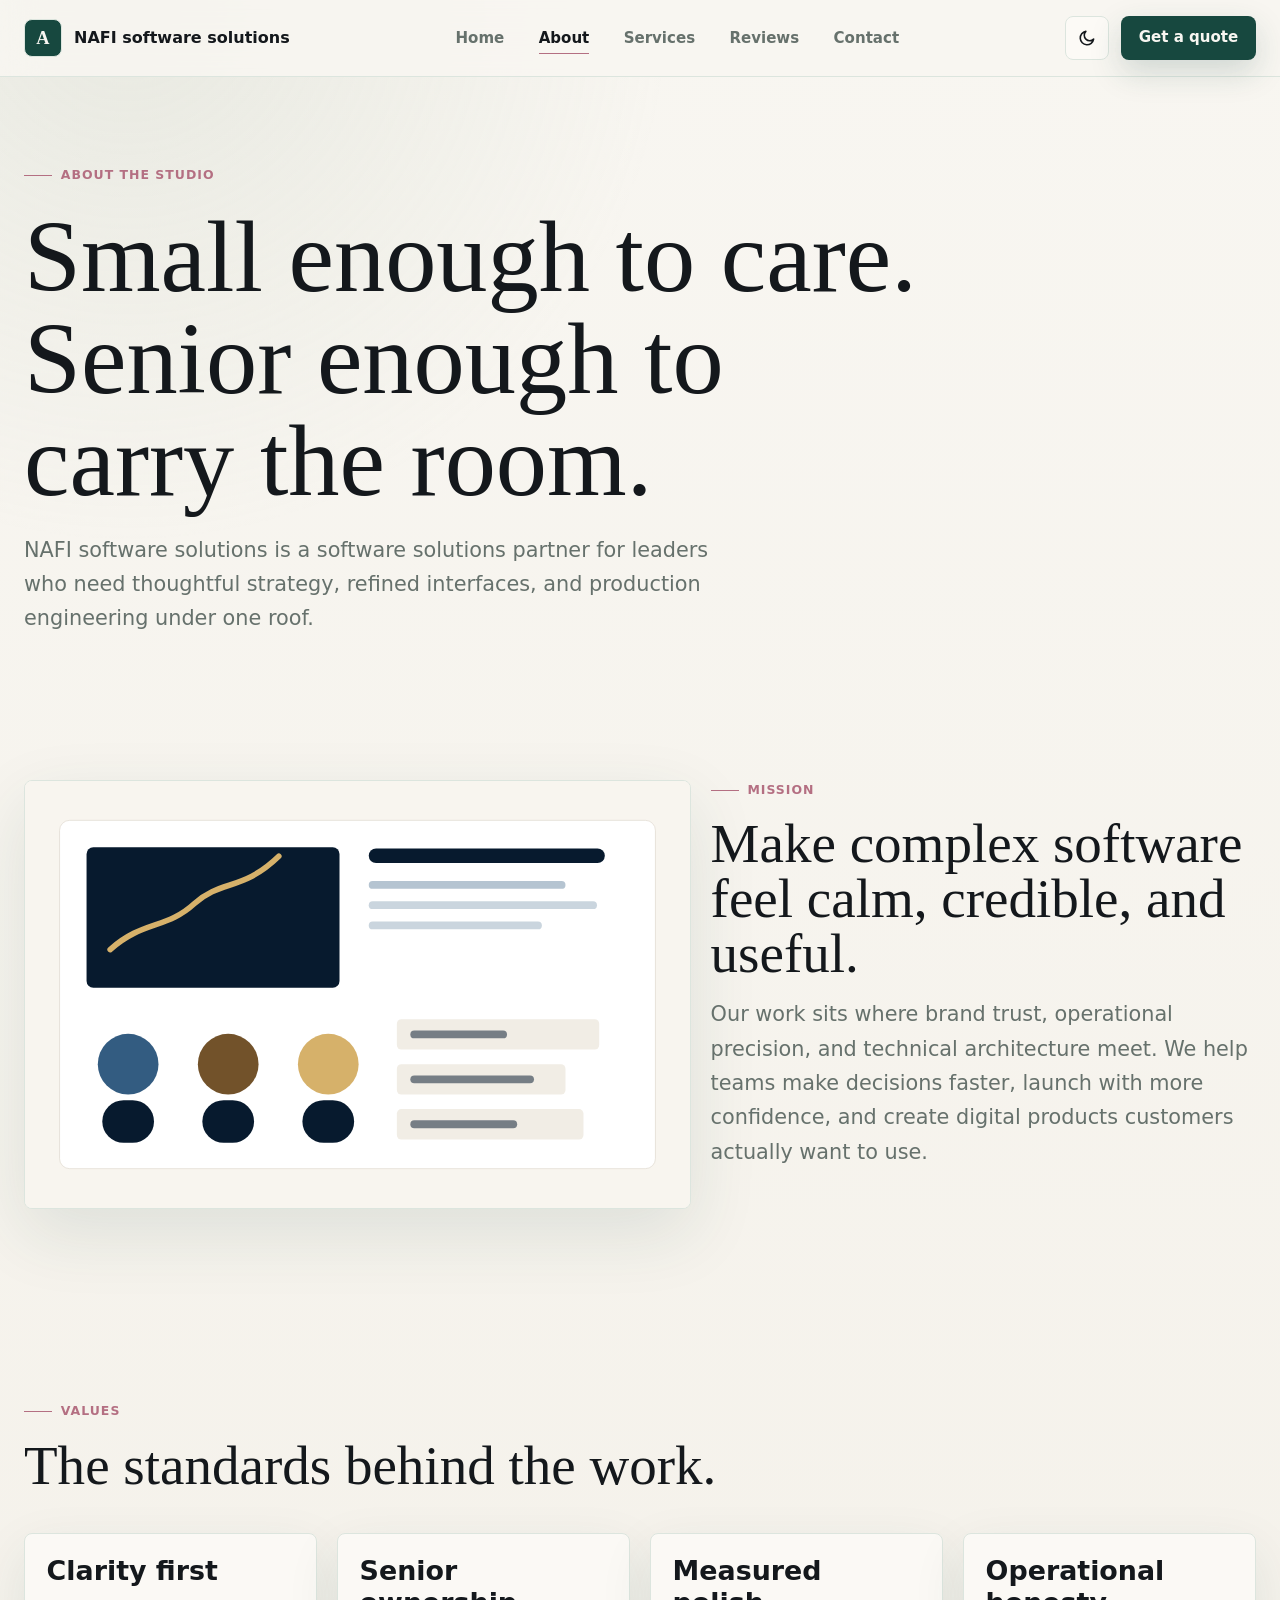
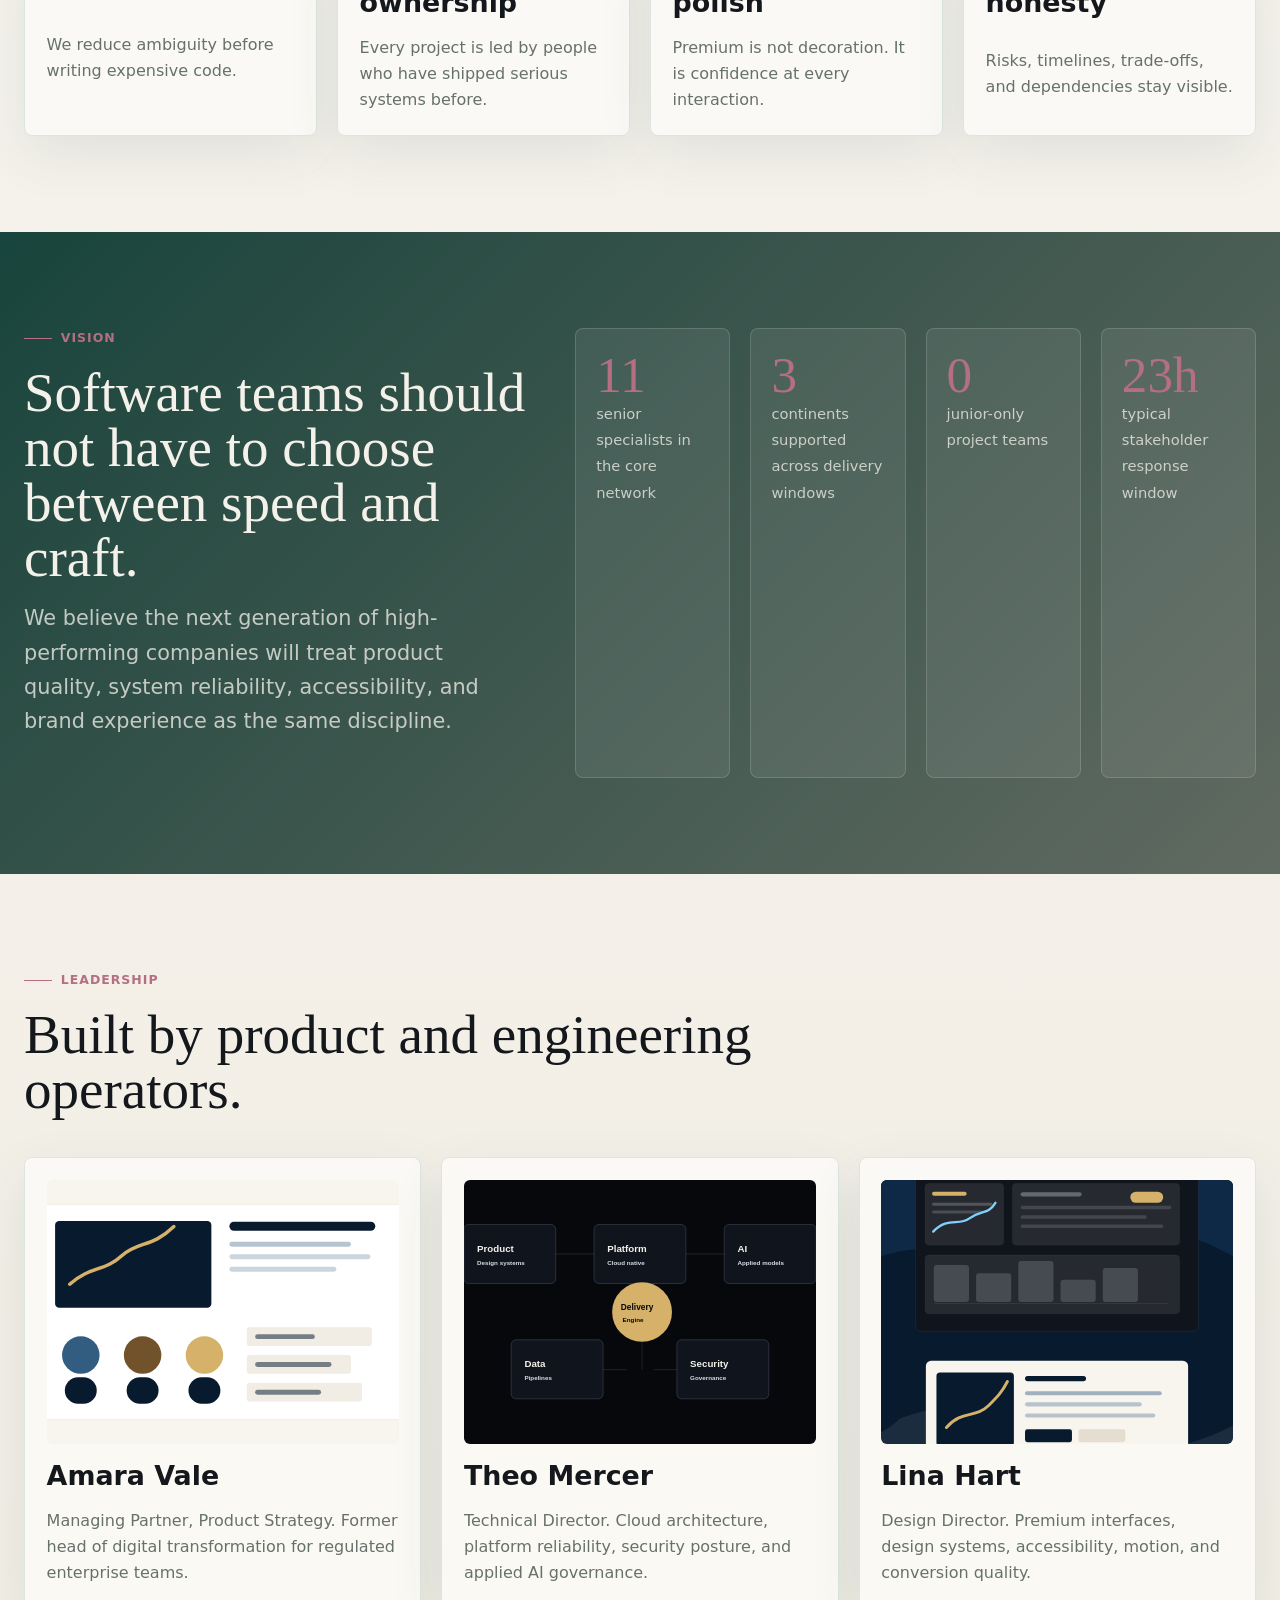
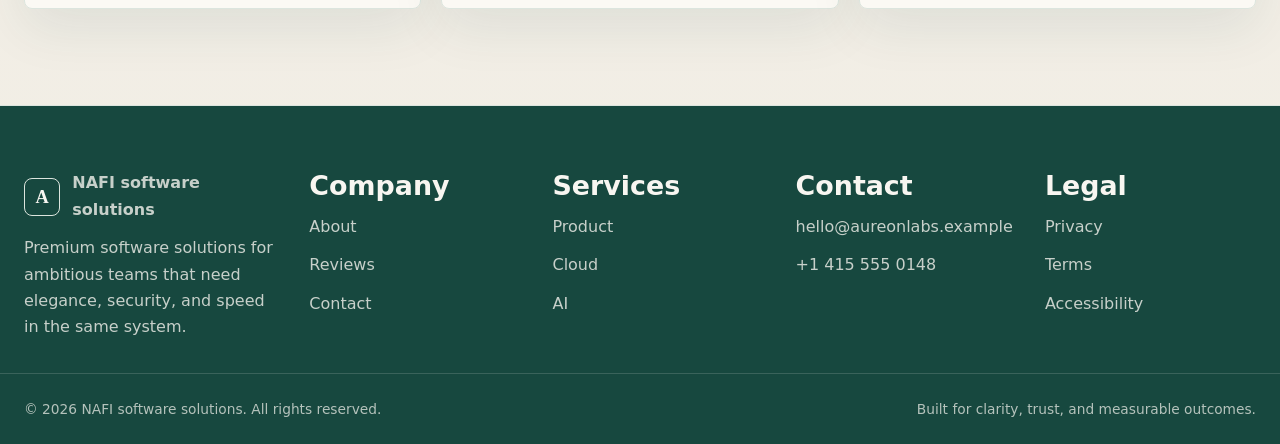
==== about.html @ 28371eef "first commit" ====
<!doctype html>
<html lang="en">
  <head>
    <meta charset="utf-8">
    <meta name="viewport" content="width=device-width, initial-scale=1">
    <meta name="description" content="Learn about NAFI software solutions, a senior software solutions team focused on premium product delivery, cloud architecture, and applied AI.">
    <title>About | NAFI software solutions</title>
    <style>html,body{background:#f8f6f1;color:#14181c}</style>
    <link rel="stylesheet" href="assets/css/styles.css">
    <script src="assets/js/main.js" defer></script>
  </head>
  <body>
    <a class="skip-link" href="#main">Skip to content</a>
    <header class="site-header">
      <nav class="nav" aria-label="Primary navigation">
        <a class="brand" href="index.html" aria-label="NAFI software solutions home"><span class="brand-mark">A</span><span>NAFI software solutions</span></a>
        <div class="nav-links" data-nav-links>
          <a href="index.html">Home</a><a href="about.html" aria-current="page">About</a><a href="services.html">Services</a><a href="testimonials.html">Reviews</a><a href="contact.html">Contact</a>
        </div>
        <div class="nav-actions">
          <button class="theme-toggle" type="button" data-theme-toggle aria-label="Switch theme"></button>
          <a class="btn btn-primary" href="contact.html">Get a quote</a>
          <button class="menu-toggle" type="button" data-menu-toggle aria-label="Open navigation menu" aria-expanded="false"><svg class="icon" viewBox="0 0 24 24" aria-hidden="true"><path d="M4 7h16M4 12h16M4 17h16"/></svg></button>
        </div>
      </nav>
    </header>
    <main id="main">
      <section class="page-hero">
        <div class="page-hero-inner reveal">
          <span class="eyebrow">About the studio</span>
          <h1>Small enough to care. Senior enough to carry the room.</h1>
          <p class="lead">NAFI software solutions is a software solutions partner for leaders who need thoughtful strategy, refined interfaces, and production engineering under one roof.</p>
        </div>
      </section>

      <section class="section media-row">
        <div class="image-frame reveal"><img src="assets/img/team-studio.svg" alt="Abstract product team studio with review wall and collaborators"></div>
        <div class="section-header reveal">
          <span class="eyebrow">Mission</span>
          <h2>Make complex software feel calm, credible, and useful.</h2>
          <p class="lead">Our work sits where brand trust, operational precision, and technical architecture meet. We help teams make decisions faster, launch with more confidence, and create digital products customers actually want to use.</p>
        </div>
      </section>

      <section class="section">
        <div class="section-header reveal">
          <span class="eyebrow">Values</span>
          <h2>The standards behind the work.</h2>
        </div>
        <div class="grid-4">
          <article class="card reveal"><h3>Clarity first</h3><p>We reduce ambiguity before writing expensive code.</p></article>
          <article class="card reveal"><h3>Senior ownership</h3><p>Every project is led by people who have shipped serious systems before.</p></article>
          <article class="card reveal"><h3>Measured polish</h3><p>Premium is not decoration. It is confidence at every interaction.</p></article>
          <article class="card reveal"><h3>Operational honesty</h3><p>Risks, timelines, trade-offs, and dependencies stay visible.</p></article>
        </div>
      </section>

      <section class="band">
        <div class="section split">
          <div class="section-header reveal">
            <span class="eyebrow">Vision</span>
            <h2>Software teams should not have to choose between speed and craft.</h2>
            <p class="lead">We believe the next generation of high-performing companies will treat product quality, system reliability, accessibility, and brand experience as the same discipline.</p>
          </div>
          <div class="stats-grid reveal">
            <div class="stat"><strong>12</strong><span>senior specialists in the core network</span></div>
            <div class="stat"><strong>3</strong><span>continents supported across delivery windows</span></div>
            <div class="stat"><strong>0</strong><span>junior-only project teams</span></div>
            <div class="stat"><strong>24h</strong><span>typical stakeholder response window</span></div>
          </div>
        </div>
      </section>

      <section class="section">
        <div class="section-header reveal">
          <span class="eyebrow">Leadership</span>
          <h2>Built by product and engineering operators.</h2>
        </div>
        <div class="grid-3">
          <article class="team-card reveal"><img src="assets/img/team-studio.svg" alt="Abstract portrait card for Amara Vale"><h3>Amara Vale</h3><p>Managing Partner, Product Strategy. Former head of digital transformation for regulated enterprise teams.</p></article>
          <article class="team-card reveal"><img src="assets/img/systems-architecture.svg" alt="Abstract portrait card for Theo Mercer"><h3>Theo Mercer</h3><p>Technical Director. Cloud architecture, platform reliability, security posture, and applied AI governance.</p></article>
          <article class="team-card reveal"><img src="assets/img/hero-command-center.svg" alt="Abstract portrait card for Lina Hart"><h3>Lina Hart</h3><p>Design Director. Premium interfaces, design systems, accessibility, motion, and conversion quality.</p></article>
        </div>
      </section>
    </main>
    <footer class="footer">
      <div class="footer-inner">
        <div class="footer-column"><a class="brand" href="index.html"><span class="brand-mark">A</span><span>NAFI software solutions</span></a><p>Premium software solutions for ambitious teams that need elegance, security, and speed in the same system.</p></div>
        <div class="footer-column"><h3>Company</h3><a href="about.html">About</a><a href="testimonials.html">Reviews</a><a href="contact.html">Contact</a></div>
        <div class="footer-column"><h3>Services</h3><a href="services.html">Product</a><a href="services.html">Cloud</a><a href="services.html">AI</a></div>
        <div class="footer-column"><h3>Contact</h3><a href="mailto:hello@aureonlabs.example">hello@aureonlabs.example</a><a href="tel:+14155550148">+1 415 555 0148</a></div>
        <div class="footer-column"><h3>Legal</h3><a href="#">Privacy</a><a href="#">Terms</a><a href="#">Accessibility</a></div>
      </div>
      <div class="footer-bottom"><span>© 2026 NAFI software solutions. All rights reserved.</span><span>Built for clarity, trust, and measurable outcomes.</span></div>
    </footer>
  </body>
</html>
---- assets/css/styles.css ----
:root {
  color-scheme: light dark;
  --color-brand-primary: #17483f;
  --color-brand-secondary: #a8b6a1;
  --color-accent: #b46f82;
  --color-background-page: #f8f6f1;
  --color-background-surface: #fcfaf6;
  --color-background-elevated: #f1ede4;
  --color-text-primary: #14181c;
  --color-text-secondary: #66716c;
  --color-text-disabled: #9aa39e;
  --color-border-default: #dce5de;
  --color-border-strong: #b7c8be;
  --color-status-success: #2f7d63;
  --color-status-warning: #8a6a2e;
  --color-status-error: #9f4e62;
  --color-status-info: #466f86;
  --color-primary: var(--color-brand-primary);
  --color-secondary: var(--color-brand-secondary);
  --color-background: var(--color-background-page);
  --color-surface: var(--color-background-surface);
  --color-surface-soft: var(--color-background-elevated);
  --color-text: var(--color-text-primary);
  --color-muted: var(--color-text-secondary);
  --color-border: var(--color-border-strong);
  --color-line: var(--color-border-default);
  --color-overlay: rgb(20 24 28 / 80%);
  --focus-ring: 0 0 0 3px rgb(180 111 130 / 32%);
  --shadow-soft: 0 24px 70px rgb(23 72 63 / 11%);
  --shadow-card: 0 18px 54px rgb(23 72 63 / 9%);
  --font-serif: Georgia, "Times New Roman", serif;
  --font-sans: Inter, ui-sans-serif, system-ui, -apple-system, BlinkMacSystemFont, "Segoe UI", sans-serif;
  --font-mono: "SFMono-Regular", Consolas, "Liberation Mono", monospace;
  --ease: cubic-bezier(0.16, 1, 0.3, 1);
  --max-width: 1280px;
  --radius: 8px;
}

[data-theme="dark"] {
  color-scheme: dark;
  --color-brand-primary: #9bc8b7;
  --color-brand-secondary: #6f7e76;
  --color-accent: #d69aac;
  --color-background-page: #13151a;
  --color-background-surface: #1b2024;
  --color-background-elevated: #242b2e;
  --color-text-primary: #f3f1ea;
  --color-text-secondary: #b7beb8;
  --color-text-disabled: #78817b;
  --color-border-default: #2d3a36;
  --color-border-strong: #475a54;
  --color-status-success: #74c69d;
  --color-status-warning: #d2b16a;
  --color-status-error: #e08ba0;
  --color-status-info: #91b8cc;
  --color-overlay: rgb(19 21 26 / 82%);
  --focus-ring: 0 0 0 3px rgb(214 154 172 / 38%);
  --shadow-soft: 0 24px 70px rgb(5 8 10 / 38%);
  --shadow-card: 0 18px 54px rgb(5 8 10 / 30%);
}

* {
  box-sizing: border-box;
}

html {
  background: var(--color-background-page);
  scroll-behavior: smooth;
}

html.has-custom-cursor,
html.has-custom-cursor * {
  cursor: none;
}

body {
  margin: 0;
  background:
    radial-gradient(circle at 10% 0%, rgb(168 182 161 / 20%), transparent 34rem),
    linear-gradient(180deg, var(--color-background), var(--color-surface-soft));
  color: var(--color-text);
  font-family: var(--font-sans);
  font-size: 16px;
  line-height: 1.65;
}

body.menu-open {
  overflow: hidden;
}

body.is-routing {
  pointer-events: none;
}

::view-transition-old(root),
::view-transition-new(root) {
  animation-duration: 200ms;
  animation-timing-function: ease-out;
}

.scroll-progress {
  position: fixed;
  top: 0;
  left: 0;
  z-index: 120;
  width: 100%;
  height: 3px;
  transform: scaleX(0);
  transform-origin: left;
  background: linear-gradient(90deg, var(--color-accent), var(--color-secondary));
  pointer-events: none;
}

.custom-cursor {
  position: fixed;
  top: 0;
  left: 0;
  z-index: 140;
  width: 18px;
  height: 18px;
  border: 1px solid var(--color-accent);
  border-radius: 50%;
  opacity: 0;
  transform: translate3d(-50%, -50%, 0);
  pointer-events: none;
  transition: width 180ms var(--ease), height 180ms var(--ease), opacity 180ms var(--ease), background 180ms var(--ease), border-color 180ms var(--ease);
  mix-blend-mode: difference;
}

.custom-cursor.is-visible {
  opacity: 1;
}

.custom-cursor.is-link {
  width: 42px;
  height: 42px;
  background: rgb(243 241 234 / 22%);
  border-color: transparent;
}

.custom-cursor.is-image {
  width: 34px;
  height: 34px;
  border-radius: 0;
}

.custom-cursor.is-cta {
  width: 8px;
  height: 8px;
  background: var(--color-accent);
  border-color: var(--color-accent);
}

img,
svg {
  display: block;
  max-width: 100%;
}

a {
  color: inherit;
  text-decoration: none;
}

button,
input,
textarea,
select {
  font: inherit;
}

button {
  cursor: pointer;
}

:focus-visible {
  outline: none;
  box-shadow: var(--focus-ring);
}

.skip-link {
  position: fixed;
  left: 1rem;
  top: 1rem;
  z-index: 100;
  transform: translateY(-150%);
  border-radius: var(--radius);
  background: var(--color-primary);
  color: var(--color-background);
  padding: .75rem 1rem;
  transition: transform 180ms var(--ease);
}

.skip-link:focus {
  transform: translateY(0);
}

.site-header {
  position: sticky;
  top: 0;
  z-index: 50;
  border-bottom: 1px solid var(--color-line);
  background: color-mix(in srgb, var(--color-background) 86%, transparent);
  backdrop-filter: blur(18px);
}

.nav {
  display: flex;
  align-items: center;
  justify-content: space-between;
  gap: 1.5rem;
  max-width: var(--max-width);
  min-height: 76px;
  margin: 0 auto;
  padding: 0 1.5rem;
}

.brand {
  display: inline-flex;
  align-items: center;
  gap: .75rem;
  font-weight: 800;
  letter-spacing: 0;
}

.brand-mark {
  display: grid;
  width: 38px;
  height: 38px;
  place-items: center;
  border: 1px solid var(--color-line);
  border-radius: var(--radius);
  background: var(--color-primary);
  color: var(--color-background);
  font-family: var(--font-serif);
  font-size: 1.15rem;
}

.nav-links {
  display: flex;
  align-items: center;
  gap: .35rem;
}

.nav-links a {
  position: relative;
  min-height: 44px;
  border-radius: var(--radius);
  padding: .65rem .9rem;
  color: var(--color-muted);
  font-size: .94rem;
  font-weight: 650;
}

.nav-links a::after {
  position: absolute;
  right: .9rem;
  bottom: .45rem;
  left: .9rem;
  height: 1px;
  transform: scaleX(0);
  transform-origin: left;
  background: var(--color-accent);
  content: "";
  transition: transform 180ms var(--ease);
}

.nav-links a:hover,
.nav-links a[aria-current="page"] {
  color: var(--color-text);
}

.nav-links a:hover::after,
.nav-links a[aria-current="page"]::after {
  transform: scaleX(1);
}

.nav-actions {
  display: flex;
  align-items: center;
  gap: .75rem;
}

.theme-toggle,
.menu-toggle {
  display: inline-grid;
  width: 44px;
  height: 44px;
  place-items: center;
  border: 1px solid var(--color-line);
  border-radius: var(--radius);
  background: var(--color-surface);
  color: var(--color-text);
}

.menu-toggle {
  display: none;
}

.icon {
  width: 19px;
  height: 19px;
  stroke: currentColor;
  stroke-width: 2;
  fill: none;
  stroke-linecap: round;
  stroke-linejoin: round;
}

.btn {
  display: inline-flex;
  align-items: center;
  justify-content: center;
  min-height: 44px;
  gap: .55rem;
  border: 1px solid transparent;
  border-radius: var(--radius);
  padding: .78rem 1.05rem;
  font-size: .94rem;
  font-weight: 750;
  line-height: 1;
  transition: transform 180ms var(--ease), box-shadow 180ms var(--ease), border-color 180ms var(--ease), background 180ms var(--ease);
}

.btn:hover {
  transform: translateY(-1px);
}

.btn-primary {
  background: var(--color-primary);
  color: var(--color-background);
  box-shadow: 0 12px 32px rgb(23 72 63 / 18%);
}

.btn-secondary {
  border-color: var(--color-line);
  background: var(--color-surface);
  color: var(--color-text);
}

.btn-ghost {
  border-color: var(--color-line);
  background: transparent;
  color: var(--color-text);
}

.section {
  max-width: var(--max-width);
  margin: 0 auto;
  padding: 6rem 1.5rem;
}

.section-tight {
  padding-top: 3.5rem;
  padding-bottom: 3.5rem;
}

.section-header {
  display: grid;
  max-width: 760px;
  gap: 1rem;
  margin-bottom: 2.5rem;
}

.eyebrow {
  display: inline-flex;
  width: fit-content;
  align-items: center;
  gap: .55rem;
  color: var(--color-accent);
  font-size: .78rem;
  font-weight: 800;
  letter-spacing: .08em;
  text-transform: uppercase;
}

.eyebrow::before {
  width: 28px;
  height: 1px;
  background: currentColor;
  content: "";
}

h1,
h2,
h3,
h4,
p {
  margin: 0;
}

h1,
h2,
.quote-mark {
  font-family: var(--font-serif);
  font-weight: 500;
  line-height: 1;
  letter-spacing: 0;
}

h1 {
  max-width: 980px;
  font-size: clamp(3.3rem, 8vw, 7.25rem);
}

h2 {
  font-size: clamp(2.35rem, 4.3vw, 4.4rem);
}

h3 {
  font-size: clamp(1.35rem, 2.1vw, 2rem);
  line-height: 1.18;
}

.lead {
  max-width: 690px;
  color: var(--color-muted);
  font-size: clamp(1.05rem, 1.7vw, 1.3rem);
  line-height: 1.65;
}

.hero {
  display: grid;
  position: relative;
  min-height: calc(100vh - 76px);
  align-items: center;
  overflow: hidden;
}

.hero::before {
  position: absolute;
  inset: -18% -8%;
  background:
    radial-gradient(circle at 18% 22%, rgb(180 111 130 / 22%), transparent 28rem),
    radial-gradient(circle at 82% 12%, rgb(23 72 63 / 22%), transparent 30rem),
    radial-gradient(circle at 58% 76%, rgb(168 182 161 / 24%), transparent 26rem);
  content: "";
  filter: blur(10px);
  transform: translate3d(0, var(--hero-parallax, 0px), 0);
  pointer-events: none;
}

.hero-inner {
  display: grid;
  position: relative;
  z-index: 1;
  grid-template-columns: minmax(0, 1.04fr) minmax(320px, .76fr);
  gap: 3rem;
  align-items: center;
  max-width: var(--max-width);
  width: 100%;
  margin: 0 auto;
  padding: 5rem 1.5rem 4rem;
}

.hero-copy {
  display: grid;
  gap: 1.35rem;
  transform: translate3d(0, calc(var(--hero-parallax, 0px) * -0.28), 0);
}

.hero-actions {
  display: flex;
  flex-wrap: wrap;
  gap: .9rem;
  margin-top: .6rem;
}

.hero-proof {
  display: flex;
  flex-wrap: wrap;
  gap: 1rem;
  margin-top: 1rem;
  color: var(--color-muted);
  font-size: .92rem;
}

.hero-proof span {
  display: inline-flex;
  align-items: center;
  gap: .45rem;
}

.visual-panel {
  position: relative;
  overflow: hidden;
  min-height: 560px;
  border: 1px solid var(--color-line);
  border-radius: var(--radius);
  background: var(--color-surface);
  box-shadow: var(--shadow-soft);
  transform: translate3d(0, calc(var(--hero-parallax, 0px) * .12), 0) rotateX(var(--visual-tilt-x, 0deg)) rotateY(var(--visual-tilt-y, 0deg));
  transform-style: preserve-3d;
  transition: transform 260ms var(--ease);
}

.visual-panel img {
  width: 100%;
  height: 100%;
  min-height: 560px;
  object-fit: cover;
}

.visual-caption {
  position: absolute;
  right: 1rem;
  bottom: 1rem;
  left: 1rem;
  display: grid;
  gap: .5rem;
  border: 1px solid rgb(243 241 234 / 22%);
  border-radius: var(--radius);
  background: rgb(23 72 63 / 78%);
  color: #f3f1ea;
  padding: 1rem;
  backdrop-filter: blur(14px);
}

.visual-caption strong {
  font-size: .92rem;
}

.visual-caption span {
  color: rgb(243 241 234 / 78%);
  font-size: .82rem;
}

.logo-strip {
  border-top: 1px solid var(--color-line);
  border-bottom: 1px solid var(--color-line);
  background: color-mix(in srgb, var(--color-surface) 70%, transparent);
}

.logo-strip-inner {
  display: grid;
  grid-template-columns: auto 1fr;
  gap: 2rem;
  align-items: center;
  max-width: var(--max-width);
  margin: 0 auto;
  padding: 1.35rem 1.5rem;
}

.logo-strip p {
  color: var(--color-muted);
  font-size: .85rem;
  font-weight: 700;
  text-transform: uppercase;
  letter-spacing: .08em;
}

.logos {
  display: flex;
  gap: 1rem;
  color: var(--color-muted);
  font-family: var(--font-mono);
  font-size: .82rem;
  font-weight: 700;
  overflow: hidden;
  white-space: nowrap;
}

.logos span {
  flex: 0 0 auto;
  min-width: max-content;
  border-left: 1px solid var(--color-line);
  padding-left: 1rem;
}

.logos.is-marquee {
  mask-image: linear-gradient(90deg, transparent, rgb(19 21 26) 12%, rgb(19 21 26) 88%, transparent);
}

.logos.is-marquee .logo-track {
  display: flex;
  gap: 1rem;
  min-width: max-content;
  animation: marquee 24s linear infinite;
}

.logos.is-marquee:hover .logo-track {
  animation-play-state: paused;
}

@keyframes marquee {
  to {
    transform: translate3d(-50%, 0, 0);
  }
}

.grid-3,
.grid-4,
.split,
.stats-grid {
  display: grid;
  gap: 1.25rem;
}

.grid-3 {
  grid-template-columns: repeat(3, minmax(0, 1fr));
}

.grid-4 {
  grid-template-columns: repeat(4, minmax(0, 1fr));
}

.split {
  grid-template-columns: minmax(0, .85fr) minmax(0, 1.15fr);
  gap: 3rem;
}

.stats-grid {
  grid-template-columns: repeat(4, minmax(0, 1fr));
}

.card,
.stat,
.quote-card,
.team-card,
.form-shell,
.office-card {
  border: 1px solid var(--color-line);
  border-radius: var(--radius);
  background: color-mix(in srgb, var(--color-surface) 94%, transparent);
  box-shadow: var(--shadow-card);
}

.card,
.quote-card,
.team-card,
.office-card {
  display: grid;
  gap: 1rem;
  padding: 1.35rem;
  transition: transform 180ms var(--ease), border-color 180ms var(--ease), box-shadow 180ms var(--ease);
}

.card:hover,
.quote-card:hover,
.team-card:hover,
.office-card:hover {
  transform: translateY(-8px);
  border-color: color-mix(in srgb, var(--color-accent) 45%, var(--color-line));
  box-shadow: 0 24px 64px rgb(180 111 130 / 14%);
}

.card:hover .card-icon,
.team-card:hover img {
  transform: scale(1.06);
}

.card-icon,
.team-card img {
  transition: transform 180ms var(--ease);
}

.card-icon {
  display: grid;
  width: 44px;
  height: 44px;
  place-items: center;
  border-radius: var(--radius);
  background: color-mix(in srgb, var(--color-accent) 14%, transparent);
  color: var(--color-accent);
}

.card p,
.quote-card p,
.team-card p,
.office-card p {
  color: var(--color-muted);
}

.tags {
  display: flex;
  flex-wrap: wrap;
  gap: .5rem;
}

.tag {
  border: 1px solid var(--color-line);
  border-radius: 999px;
  padding: .35rem .6rem;
  color: var(--color-muted);
  font-size: .78rem;
  font-weight: 700;
}

.stat {
  padding: 1.25rem;
}

.stat strong {
  display: block;
  color: var(--color-accent);
  font-family: var(--font-serif);
  font-size: clamp(2rem, 4vw, 3.7rem);
  font-weight: 500;
  line-height: 1;
}

.stat span {
  color: var(--color-muted);
  font-size: .92rem;
}

.band {
  background:
    linear-gradient(135deg, color-mix(in srgb, var(--color-primary) 92%, var(--color-text-primary)), color-mix(in srgb, var(--color-secondary) 52%, var(--color-text-primary))),
    var(--color-primary);
  color: #f3f1ea;
}

.band .section {
  color: #f3f1ea;
}

.band .lead,
.band p {
  color: rgb(243 241 234 / 76%);
}

.band .eyebrow {
  color: var(--color-accent);
}

.band .card,
.band .stat {
  border-color: rgb(243 241 234 / 16%);
  background: rgb(243 241 234 / 8%);
  color: #f3f1ea;
  box-shadow: none;
}

.band .card p,
.band .stat span {
  color: rgb(243 241 234 / 76%);
}

.process-list {
  display: grid;
  gap: 1rem;
  counter-reset: process;
}

.process-item {
  display: grid;
  position: relative;
  grid-template-columns: auto 1fr;
  gap: 1rem;
  align-items: start;
  border-top: 1px solid var(--color-line);
  padding-top: 1rem;
}

.process-item::before {
  display: grid;
  width: 36px;
  height: 36px;
  place-items: center;
  border-radius: var(--radius);
  background: var(--color-primary);
  color: var(--color-background);
  content: counter(process, decimal-leading-zero);
  counter-increment: process;
  font-family: var(--font-mono);
  font-size: .75rem;
  font-weight: 800;
}

.media-row {
  display: grid;
  grid-template-columns: minmax(0, 1.1fr) minmax(0, .9fr);
  gap: 1.25rem;
  align-items: stretch;
}

.image-frame {
  overflow: hidden;
  border: 1px solid var(--color-line);
  border-radius: var(--radius);
  background: var(--color-surface);
  box-shadow: var(--shadow-soft);
}

.image-frame img {
  width: 100%;
  height: 100%;
  min-height: 420px;
  object-fit: cover;
}

.team-card img {
  width: 100%;
  aspect-ratio: 4 / 3;
  border-radius: calc(var(--radius) - 2px);
  object-fit: cover;
}

.quote-mark {
  color: var(--color-accent);
  font-size: 4rem;
  line-height: .7;
}

.rating {
  display: inline-flex;
  width: fit-content;
  align-items: center;
  gap: .45rem;
  color: var(--color-accent);
  font-size: .9rem;
  font-weight: 800;
}

.page-hero {
  max-width: var(--max-width);
  margin: 0 auto;
  padding: 5.5rem 1.5rem 3rem;
}

.page-hero-inner {
  display: grid;
  gap: 1.25rem;
  max-width: 930px;
}

.form-shell {
  padding: 1.35rem;
}

.quote-form {
  display: grid;
  gap: 1rem;
}

.form-grid {
  display: grid;
  grid-template-columns: repeat(2, minmax(0, 1fr));
  gap: 1rem;
}

.field {
  display: grid;
  gap: .45rem;
}

.field label {
  font-size: .86rem;
  font-weight: 750;
}

.field input,
.field select,
.field textarea {
  width: 100%;
  min-height: 46px;
  border: 1px solid var(--color-line);
  border-radius: var(--radius);
  background: var(--color-background);
  color: var(--color-text);
  padding: .85rem .9rem;
  transition: border-color 180ms var(--ease), box-shadow 180ms var(--ease), transform 180ms var(--ease);
}

.field.is-filled label,
.field:focus-within label {
  color: var(--color-accent);
  transform: translateY(-1px);
}

.field label {
  transition: color 180ms var(--ease), transform 180ms var(--ease);
}

.field textarea {
  min-height: 132px;
  resize: vertical;
}

.field small {
  color: var(--color-muted);
}

.field-error {
  display: none;
  color: var(--color-status-error);
  font-size: .84rem;
  font-weight: 700;
}

.field[data-invalid="true"] input,
.field[data-invalid="true"] select,
.field[data-invalid="true"] textarea {
  border-color: var(--color-status-error);
  animation: shake 260ms var(--ease);
}

.field[data-invalid="false"] input:valid,
.field[data-invalid="false"] select:valid,
.field[data-invalid="false"] textarea:valid {
  border-color: color-mix(in srgb, var(--color-status-success) 70%, var(--color-line));
}

.field[data-invalid="true"] .field-error {
  display: block;
}

.consent {
  display: grid;
  grid-template-columns: auto 1fr;
  gap: .75rem;
  align-items: start;
  color: var(--color-muted);
  font-size: .9rem;
}

.consent input {
  width: 20px;
  height: 20px;
  margin-top: .2rem;
}

.form-status {
  min-height: 1.5rem;
  color: var(--color-accent);
  font-weight: 800;
}

.footer {
  border-top: 1px solid var(--color-line);
  background: var(--color-primary);
  color: var(--color-background);
}

.footer-inner {
  display: grid;
  grid-template-columns: 1.2fr repeat(4, 1fr);
  gap: 2rem;
  max-width: var(--max-width);
  margin: 0 auto;
  padding: 4rem 1.5rem 2rem;
}

.footer a,
.footer p {
  color: color-mix(in srgb, var(--color-background) 78%, transparent);
}

.footer h2,
.footer h3 {
  color: var(--color-background);
}

.footer-column {
  display: grid;
  align-content: start;
  gap: .75rem;
}

.newsletter {
  display: flex;
  gap: .5rem;
  margin-top: 1rem;
}

.newsletter input {
  min-width: 0;
  flex: 1;
  border: 1px solid rgb(243 241 234 / 20%);
  border-radius: var(--radius);
  background: rgb(243 241 234 / 9%);
  color: #f3f1ea;
  padding: .8rem;
}

.footer-bottom {
  display: flex;
  justify-content: space-between;
  gap: 1rem;
  max-width: var(--max-width);
  margin: 0 auto;
  border-top: 1px solid rgb(243 241 234 / 16%);
  padding: 1.5rem;
  color: color-mix(in srgb, var(--color-background) 70%, transparent);
  font-size: .86rem;
}

.reveal {
  opacity: 0;
  transform: translateY(24px);
  transition: opacity 620ms var(--ease), transform 620ms var(--ease);
}

.reveal.is-visible {
  opacity: 1;
  transform: translateY(0);
}

.magnetic {
  will-change: transform;
}

.btn-primary.pulse-once {
  animation: cta-pulse 1100ms var(--ease) 1;
}

@keyframes cta-pulse {
  0%,
  100% {
    transform: translate3d(0, 0, 0) scale(1);
  }

  48% {
    transform: translate3d(0, -1px, 0) scale(1.035);
  }
}

@keyframes shake {
  0%,
  100% {
    transform: translate3d(0, 0, 0);
  }

  35% {
    transform: translate3d(-5px, 0, 0);
  }

  70% {
    transform: translate3d(5px, 0, 0);
  }
}

@media (max-width: 980px) {
  .nav-links,
  .nav-actions .btn {
    display: none;
  }

  .menu-toggle {
    display: inline-grid;
  }

  .nav-links.is-open {
    display: grid;
    position: fixed;
    inset: 76px 1rem auto;
    z-index: 80;
    border: 1px solid var(--color-line);
    border-radius: var(--radius);
    background: var(--color-surface);
    padding: .75rem;
    box-shadow: var(--shadow-soft);
  }

  .nav-links.is-open a {
    width: 100%;
  }

  .hero-inner,
  .split,
  .media-row {
    grid-template-columns: 1fr;
  }

  .visual-panel,
  .visual-panel img {
    min-height: 420px;
  }

  .grid-3,
  .grid-4,
  .stats-grid {
    grid-template-columns: repeat(2, minmax(0, 1fr));
  }

  .logo-strip-inner,
  .footer-inner {
    grid-template-columns: 1fr;
  }

  .logos {
    display: flex;
  }
}

@media (max-width: 640px) {
  .nav {
    padding: 0 1rem;
  }

  .section,
  .page-hero {
    padding-right: 1.25rem;
    padding-left: 1.25rem;
  }

  .section {
    padding-top: 4rem;
    padding-bottom: 4rem;
  }

  h1 {
    font-size: clamp(3rem, 17vw, 4.4rem);
  }

  .grid-3,
  .grid-4,
  .stats-grid,
  .form-grid {
    grid-template-columns: 1fr;
  }

  .hero-inner {
    padding-top: 3.25rem;
  }

  .visual-panel,
  .visual-panel img,
  .image-frame img {
    min-height: 320px;
  }

  .footer-bottom,
  .newsletter {
    flex-direction: column;
  }
}

@media (hover: none), (pointer: coarse) {
  html.has-custom-cursor,
  html.has-custom-cursor * {
    cursor: auto;
  }

  .custom-cursor {
    display: none;
  }
}

@media (prefers-reduced-motion: reduce) {
  *,
  *::before,
  *::after {
    animation-duration: .001ms !important;
    animation-iteration-count: 1 !important;
    scroll-behavior: auto !important;
    transition-duration: .001ms !important;
  }

  .scroll-progress,
  .custom-cursor {
    display: none;
  }

  .hero::before,
  .hero-copy,
  .visual-panel {
    transform: none;
  }

  .logos.is-marquee .logo-track,
  .btn-primary.pulse-once {
    animation: none;
  }

  .reveal {
    opacity: 1;
    transform: none;
  }
}
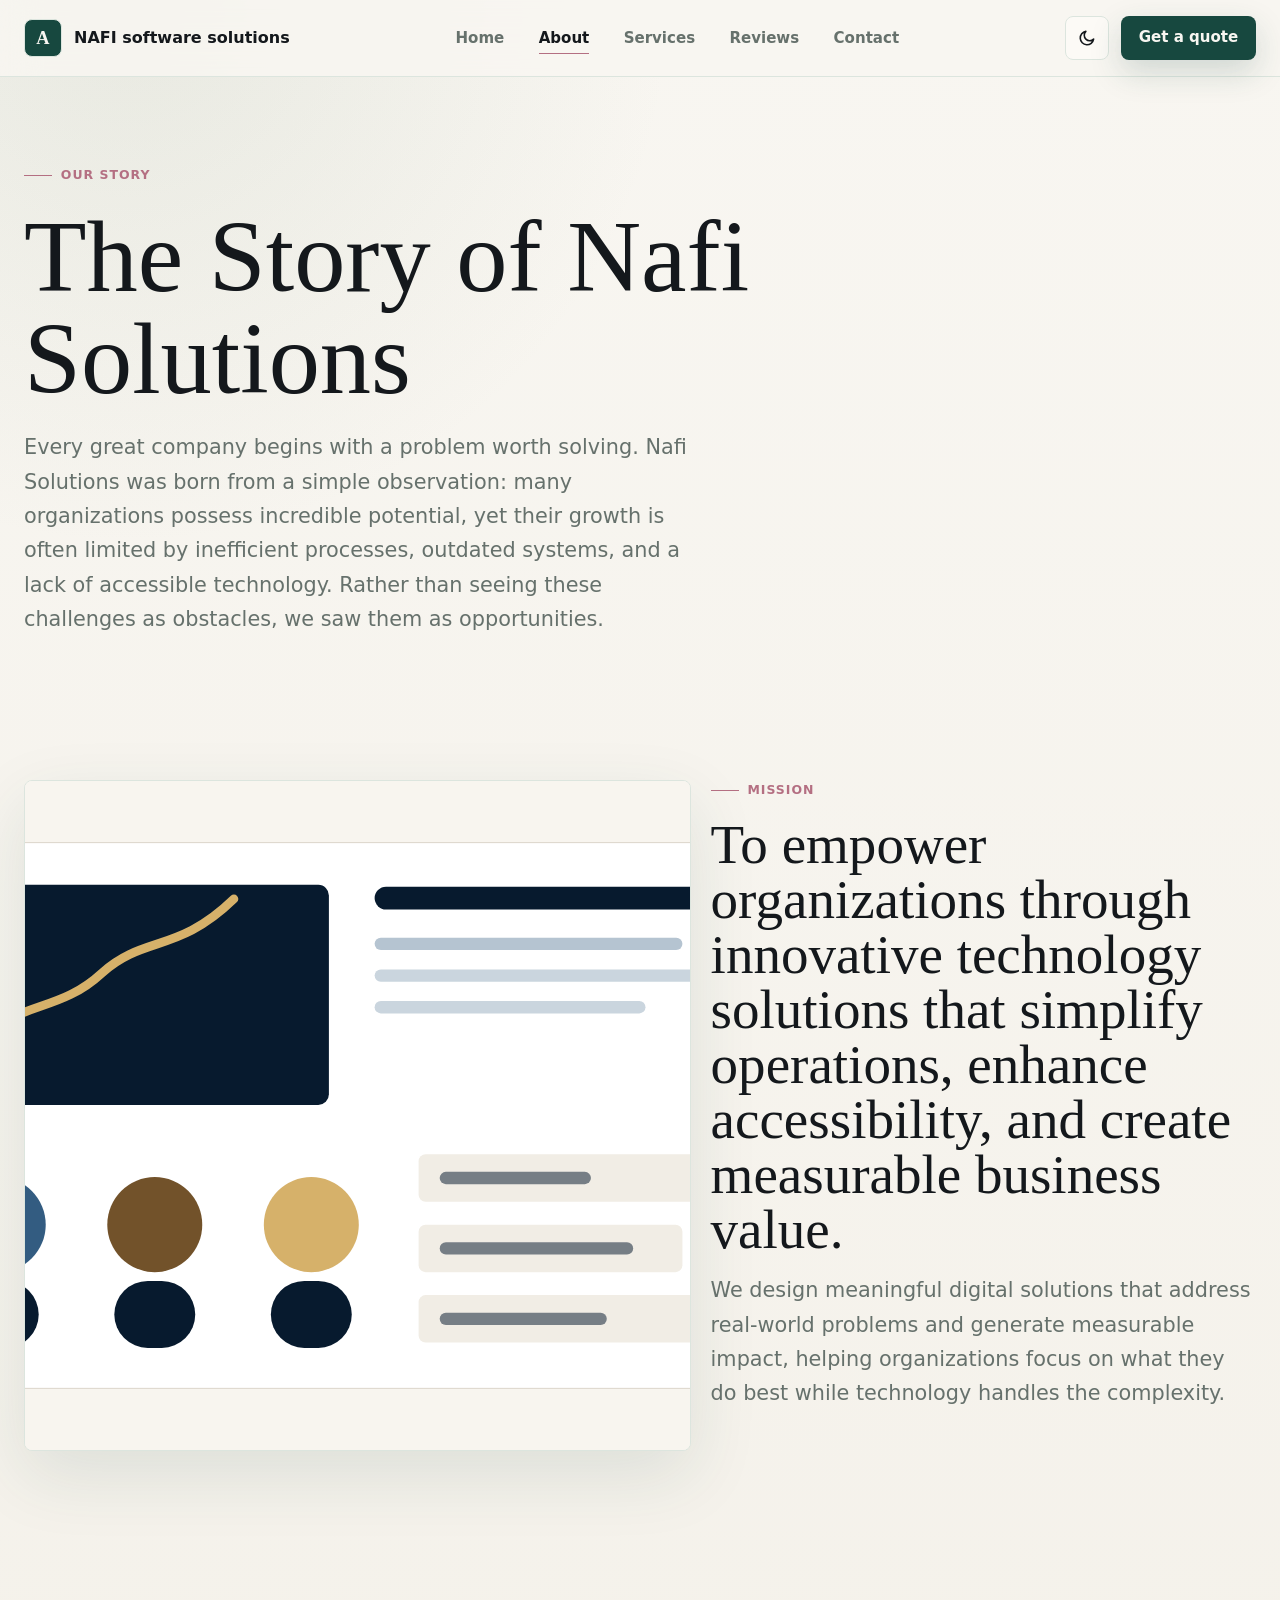
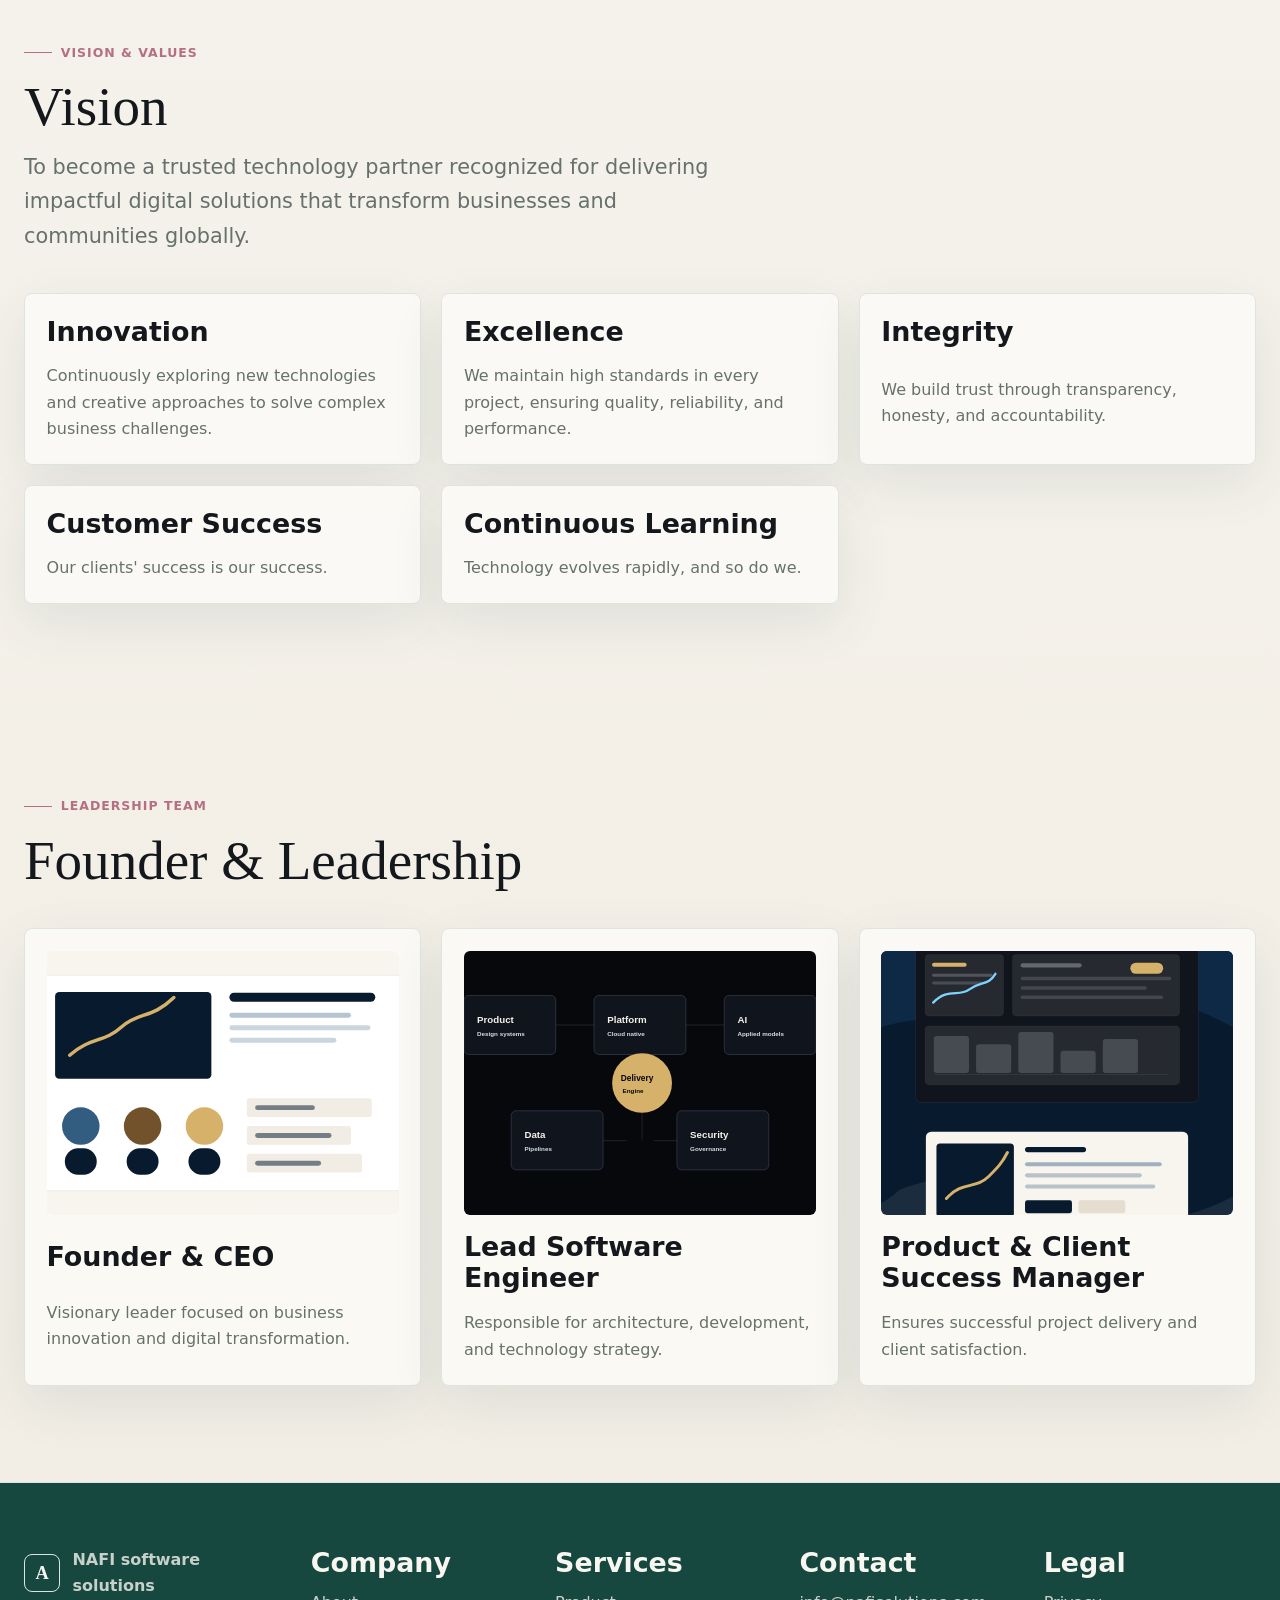
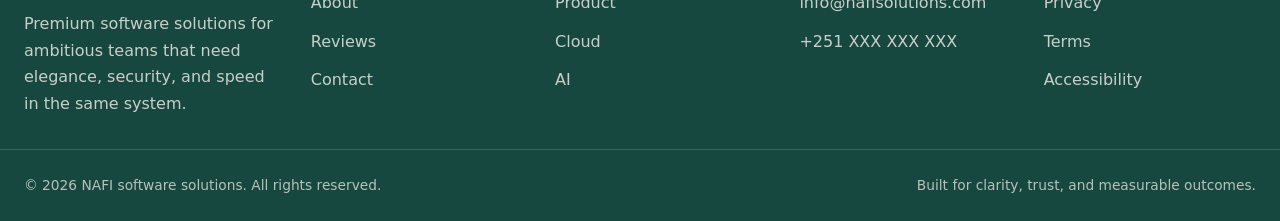
==== commit fd06922b: "edit on the pages plceholder" ====
--- a/about.html
+++ b/about.html
@@ -27,59 +27,45 @@
     <main id="main">
       <section class="page-hero">
         <div class="page-hero-inner reveal">
-          <span class="eyebrow">About the studio</span>
-          <h1>Small enough to care. Senior enough to carry the room.</h1>
-          <p class="lead">NAFI software solutions is a software solutions partner for leaders who need thoughtful strategy, refined interfaces, and production engineering under one roof.</p>
+          <span class="eyebrow">Our Story</span>
+          <h1>The Story of Nafi Solutions</h1>
+          <p class="lead">Every great company begins with a problem worth solving. Nafi Solutions was born from a simple observation: many organizations possess incredible potential, yet their growth is often limited by inefficient processes, outdated systems, and a lack of accessible technology. Rather than seeing these challenges as obstacles, we saw them as opportunities.</p>
         </div>
       </section>
 
       <section class="section media-row">
-        <div class="image-frame reveal"><img src="assets/img/team-studio.svg" alt="Abstract product team studio with review wall and collaborators"></div>
+        <div class="image-frame reveal"><img src="assets/img/team-studio.svg" alt="Team collaboration"></div>
         <div class="section-header reveal">
           <span class="eyebrow">Mission</span>
-          <h2>Make complex software feel calm, credible, and useful.</h2>
-          <p class="lead">Our work sits where brand trust, operational precision, and technical architecture meet. We help teams make decisions faster, launch with more confidence, and create digital products customers actually want to use.</p>
+          <h2>To empower organizations through innovative technology solutions that simplify operations, enhance accessibility, and create measurable business value.</h2>
+          <p class="lead">We design meaningful digital solutions that address real-world problems and generate measurable impact, helping organizations focus on what they do best while technology handles the complexity.</p>
         </div>
       </section>
 
       <section class="section">
         <div class="section-header reveal">
-          <span class="eyebrow">Values</span>
-          <h2>The standards behind the work.</h2>
+          <span class="eyebrow">Vision & Values</span>
+          <h2>Vision</h2>
+          <p class="lead">To become a trusted technology partner recognized for delivering impactful digital solutions that transform businesses and communities globally.</p>
         </div>
-        <div class="grid-4">
-          <article class="card reveal"><h3>Clarity first</h3><p>We reduce ambiguity before writing expensive code.</p></article>
-          <article class="card reveal"><h3>Senior ownership</h3><p>Every project is led by people who have shipped serious systems before.</p></article>
-          <article class="card reveal"><h3>Measured polish</h3><p>Premium is not decoration. It is confidence at every interaction.</p></article>
-          <article class="card reveal"><h3>Operational honesty</h3><p>Risks, timelines, trade-offs, and dependencies stay visible.</p></article>
-        </div>
-      </section>
-
-      <section class="band">
-        <div class="section split">
-          <div class="section-header reveal">
-            <span class="eyebrow">Vision</span>
-            <h2>Software teams should not have to choose between speed and craft.</h2>
-            <p class="lead">We believe the next generation of high-performing companies will treat product quality, system reliability, accessibility, and brand experience as the same discipline.</p>
-          </div>
-          <div class="stats-grid reveal">
-            <div class="stat"><strong>12</strong><span>senior specialists in the core network</span></div>
-            <div class="stat"><strong>3</strong><span>continents supported across delivery windows</span></div>
-            <div class="stat"><strong>0</strong><span>junior-only project teams</span></div>
-            <div class="stat"><strong>24h</strong><span>typical stakeholder response window</span></div>
-          </div>
+        <div class="grid-3">
+          <article class="card reveal"><h3>Innovation</h3><p>Continuously exploring new technologies and creative approaches to solve complex business challenges.</p></article>
+          <article class="card reveal"><h3>Excellence</h3><p>We maintain high standards in every project, ensuring quality, reliability, and performance.</p></article>
+          <article class="card reveal"><h3>Integrity</h3><p>We build trust through transparency, honesty, and accountability.</p></article>
+          <article class="card reveal"><h3>Customer Success</h3><p>Our clients' success is our success.</p></article>
+          <article class="card reveal"><h3>Continuous Learning</h3><p>Technology evolves rapidly, and so do we.</p></article>
         </div>
       </section>
 
       <section class="section">
         <div class="section-header reveal">
-          <span class="eyebrow">Leadership</span>
-          <h2>Built by product and engineering operators.</h2>
+          <span class="eyebrow">Leadership Team</span>
+          <h2>Founder & Leadership</h2>
         </div>
         <div class="grid-3">
-          <article class="team-card reveal"><img src="assets/img/team-studio.svg" alt="Abstract portrait card for Amara Vale"><h3>Amara Vale</h3><p>Managing Partner, Product Strategy. Former head of digital transformation for regulated enterprise teams.</p></article>
-          <article class="team-card reveal"><img src="assets/img/systems-architecture.svg" alt="Abstract portrait card for Theo Mercer"><h3>Theo Mercer</h3><p>Technical Director. Cloud architecture, platform reliability, security posture, and applied AI governance.</p></article>
-          <article class="team-card reveal"><img src="assets/img/hero-command-center.svg" alt="Abstract portrait card for Lina Hart"><h3>Lina Hart</h3><p>Design Director. Premium interfaces, design systems, accessibility, motion, and conversion quality.</p></article>
+          <article class="team-card reveal"><img src="assets/img/team-studio.svg" alt="Founder & CEO"><h3>Founder & CEO</h3><p>Visionary leader focused on business innovation and digital transformation.</p></article>
+          <article class="team-card reveal"><img src="assets/img/systems-architecture.svg" alt="Lead Software Engineer"><h3>Lead Software Engineer</h3><p>Responsible for architecture, development, and technology strategy.</p></article>
+          <article class="team-card reveal"><img src="assets/img/hero-command-center.svg" alt="Product & Client Success Manager"><h3>Product & Client Success Manager</h3><p>Ensures successful project delivery and client satisfaction.</p></article>
         </div>
       </section>
     </main>
@@ -88,7 +74,7 @@
         <div class="footer-column"><a class="brand" href="index.html"><span class="brand-mark">A</span><span>NAFI software solutions</span></a><p>Premium software solutions for ambitious teams that need elegance, security, and speed in the same system.</p></div>
         <div class="footer-column"><h3>Company</h3><a href="about.html">About</a><a href="testimonials.html">Reviews</a><a href="contact.html">Contact</a></div>
         <div class="footer-column"><h3>Services</h3><a href="services.html">Product</a><a href="services.html">Cloud</a><a href="services.html">AI</a></div>
-        <div class="footer-column"><h3>Contact</h3><a href="mailto:hello@aureonlabs.example">hello@aureonlabs.example</a><a href="tel:+14155550148">+1 415 555 0148</a></div>
+        <div class="footer-column"><h3>Contact</h3><a href="mailto:info@nafisolutions.com">info@nafisolutions.com</a><a href="tel:+251000000000">+251 XXX XXX XXX</a></div>
         <div class="footer-column"><h3>Legal</h3><a href="#">Privacy</a><a href="#">Terms</a><a href="#">Accessibility</a></div>
       </div>
       <div class="footer-bottom"><span>© 2026 NAFI software solutions. All rights reserved.</span><span>Built for clarity, trust, and measurable outcomes.</span></div>
